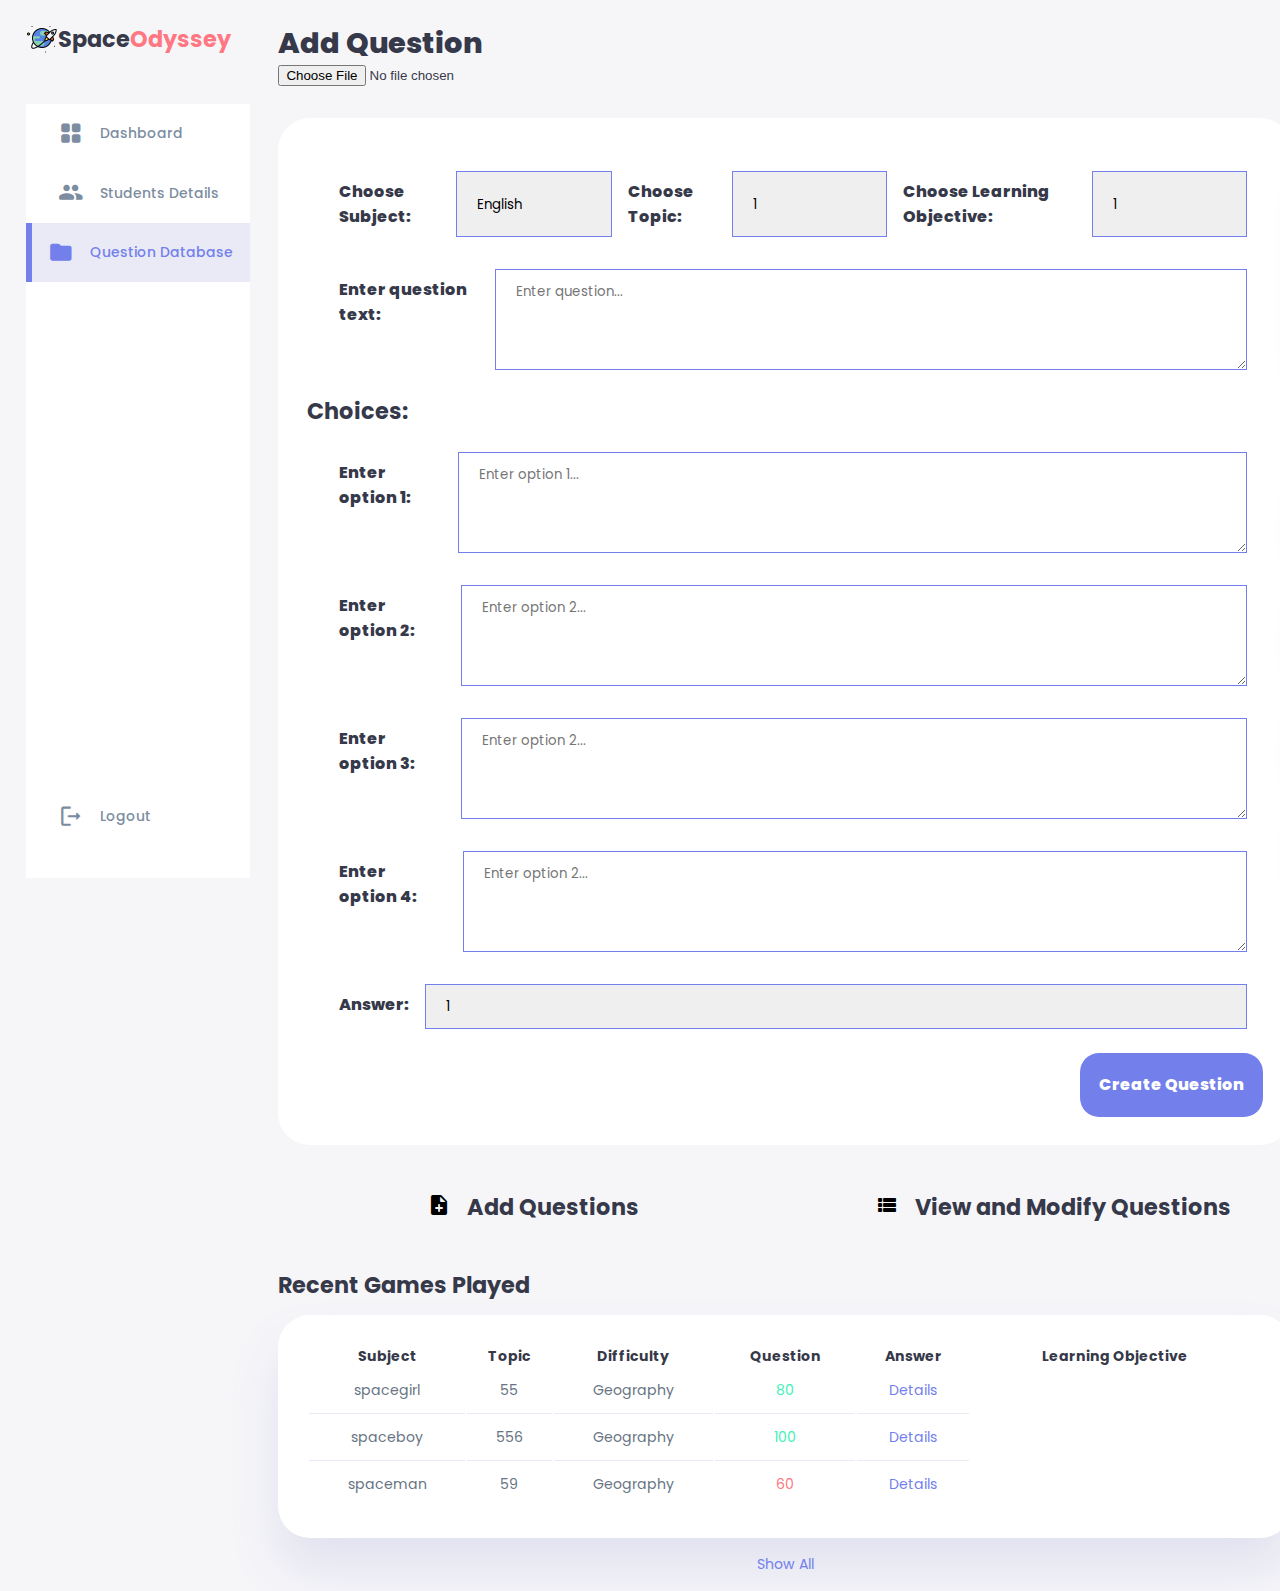
==== add_question.html @ 336eb962 "added create question html css" ====
<!DOCTYPE html>
<html lang="en">
<head>
    <meta charset="UTF-8">
    <meta http-equiv="X-UA-Compatible" content="IE=edge">
    <meta name="viewport" content="width=device-width, initial-scale=1.0">
    <title>Teacher Dashboard</title>

    <!--Material Icons-->
    <link href="https://fonts.googleapis.com/css2?family=Material+Icons+Round"
      rel="stylesheet">
    <!--Stylesheet-->
    <link rel="stylesheet" href="./style.css">
    <!--Read Excel Files-->

</head>
<body>
    <div class="container">

        <!---------------------- Sidebar -------------------->
        <aside>
            <div class="top">
                <div class="logo">
                    <img src="./images/logo.png" alt="">
                    <h2>Space<span class="danger">Odyssey</span></h2>
                </div>
                <div class="close" id="close-btn">
                    <span class="material-icons-round">close</span>
                </div>
            </div>

            <div class="sidebar">
                <a href="index.html">
                    <span class="material-icons-round">grid_view</span>
                    <h3>Dashboard</h3>
                </a>
                <a href="#">
                    <span class="material-icons-round">people</span>
                    <h3>Students Details</h3>
                </a>
                <a href="question.html"  class="active">
                    <span class="material-icons-round">folder</span>
                    <h3>Question Database</h3>
                </a>
                <a href="#">
                    <span class="material-icons-round">logout</span>
                    <h3>Logout</h3>
                </a>
            </div>
        </aside>
        <!---------------------- End of Sidebar -------------------->
        <main>
            <h1>Add Question</h1>

            <div class="upload-question">
                <input type="file" id="input">
            </div>

            <div class="question-inputs">
                <form>
                    <label for="subject">Choose Subject:</label>
                    <select id="subject" name="subject" style="width: 200px;">
                        <option value="English">English</option>
                        <option value="Maths">Maths</option>
                        <option value="Geography">Geography</option>
                    </select>

                    <label for="topic">Choose Topic:</label>
                    <select id="topic" name="topic" style="width: 200px;">
                        <option value=1>1</option>
                        <option value=2>2</option>
                        <option value=3>3</option>
                    </select>

                    <label for="learning">Choose Learning Objective:</label>
                    <select id="learning" name="learning" style="width: 200px;">
                        <option value=1>1</option>
                        <option value=2>2</option>
                        <option value=3>3</option>
                    </select>
                </form>
                <form >
                    <label for="question-text">Enter question text:</label>
                    <textarea rows="5" cols="60" name="question-text" placeholder="Enter question..."></textarea>
                </form>
                <h2>Choices:</h2>
                <form>
                    <label for="choice-1">Enter option 1:</label>
                    <textarea rows="5" cols="60" name="choice-1" placeholder="Enter option 1..."></textarea>
                </form>
                <form>
                    <label for="option-2">Enter option 2:</label>
                    <textarea rows="5" cols="60" name="choice-2" placeholder="Enter option 2..."></textarea>
                </form>
                <form>
                    <label for="option-3">Enter option 3:</label>
                    <textarea rows="5" cols="60" name="choice-3" placeholder="Enter option 2..."></textarea>
                </form>
                <form>
                    <label for="option-4">Enter option 4:</label>
                    <textarea rows="5" cols="60" name="choice-4" placeholder="Enter option 2..."></textarea>
                </form>
                    
                <form>
                    <label for="answer">Answer:</label>
                    <select id="answer" name="answer">
                        <option value=1>1</option>
                        <option value=2>2</option>
                        <option value=3>3</option>
                        <option value=4>4</option>
                    </select>
                </form>
                <div>
                    <input type="submit" value="Create Question" id="create-question">    
                </div>
                
            </div>

            <div class="question">
                <div class="select add-question">
                    <button>
                        <span class="material-icons-round">note_add</span>
                    </button>
                    <h2>Add Questions</h2>
                </div>
                <div class="select view-question">
                    <button>
                        <span class="material-icons-round">view_list</span>
                    </button>
                    <h2>View and Modify Questions</h2>
                </div>
            </div>
            <!---------------------- End of Question Button -------------------->

            <div class="recent-games">
                <h2>Recent Games Played</h2>
                <table>
                    <thead>
                        <tr>
                            <th>Subject</th>
                            <th>Topic</th>
                            <th>Difficulty</th>
                            <th>Question</th>
                            <th>Answer</th>
                            <th>Learning Objective</th>
                            <th></th>
                        </tr>
                    </thead>
                    <tbody>
                        <!-- <tr>
                            <td>spacegirl</td>
                            <td>0</td>
                            <td>English</td>
                            <td class="warning">100</td>
                            <td class="primary">Details</td>
                        </tr> -->
                        
                    </tbody>
                </table>
                <a href="#">Show All</a>
            </div>
        </main>
        <!-------------- End of Main ---------------->

        <div class="right">
            <div class="top">
                <button id="menu-btn">
                    <span class="material-icons-round">menu</span>
                </button>
                <div class="theme-toggle">
                    <span class="material-icons-round active">light_mode</span>
                    <span class="material-icons-round">dark_mode</span>
                </div>
                <div class="profile">
                    <div class="info">
                        <p>Hey, <b>Daniel</b></p>
                        <small class="text-muted">Teacher Admin</small>
                    </div>
                    <div class="profile-photo">
                        <img src="./images/profile-1.png" alt="">
                    </div>
                </div>
            </div>
            <!-------------- End of Top ---------------->

            <div class="recent-updates">
                <h2>Recent Updates</h2>
                <div class="updates">
                    <div class="update">
                        <div class="profile-photo">
                            <img src="./images/profile-1.png" alt="">
                        </div>
                        <div class="message">
                            <p><b>mike</b> played game</p>
                            <small class="text-muted">2 Minutes Ago</small>
                        </div>
                    </div>
                    <div class="update">
                        <div class="profile-photo">
                            <img src="./images/profile-1.png" alt="">
                        </div>
                        <div class="message">
                            <p><b>mike</b> played game</p>
                            <small class="text-muted">2 Minutes Ago</small>
                        </div>
                    </div>
                    <div class="update">
                        <div class="profile-photo">
                            <img src="./images/profile-1.png" alt="">
                        </div>
                        <div class="message">
                            <p><b>mike</b> played game</p>
                            <small class="text-muted">2 Minutes Ago</small>
                        </div>
                    </div>
                </div>
            </div>
            <!-------------- End of Recent Updates ---------------->

            <div class="game-analytics">
                <h2>Game Analytics</h2>
                <div class="item online">
                    <div class="icon">
                        <span class="material-icons-round">light_mode</span>
                    </div>
                    <div class="right">
                        <div class="info">
                            <h3>ONLINE ORDERS</h3>
                            <small class="text-mutedS">Last 24 Hours</small>
                        </div>
                        <h5 class="danger">-17%</h5>
                        <h3>1100</h3>
                    </div>
                </div>
                <div class="item offline">
                    <div class="icon">
                        <span class="material-icons-round">dark_mode</span>
                    </div>
                    <div class="right">
                        <div class="info">
                            <h3>OFFLINE ORDERS</h3>
                            <small class="text-mutedS">Last 24 Hours</small>
                        </div>
                        <h5 class="success">+17%</h5>
                        <h3>849</h3>
                    </div>
                </div>
                <div class="item customers">
                    <div class="icon">
                        <span class="material-icons-round">dark_mode</span>
                    </div>
                    <div class="right">
                        <div class="info">
                            <h3>NEW CUSTOMERS</h3>
                            <small class="text-mutedS">Last 24 Hours</small>
                        </div>
                        <h5 class="success">+17%</h5>
                        <h3>849</h3>
                    </div>
                </div>
                <div class="item add-product">
                    <div>
                        <span class="material-icons-round">add</span>
                        <h3>Add Product</h3>
                    </div>
                </div>
            </div>
        </div>


    </div>

    <script src="./orders.js"></script>
    <script src="./index.js"></script>
</body>
</html>
---- style.css ----
@import url('https://fonts.googleapis.com/css2?family=Poppins:wght@300;400;600;700;800&display=swap');

/*-------------- Root Variables -----------------*/
:root {
    --color-primary: #7380ec;
    --color-danger: #ff7782;
    --color-success: #41f1b6;
    --color-warning: #ffbb55;
    --color-white: #fff;
    --color-info-dark: #7d8da1;
    --color-info-light: #dce1eb;
    --color-dark: #363949;
    --color-light: rgba(132, 139, 200, 0.18);
    --color-primary-variant: #111e88;
    --color-dark-variant: #677483;
    --color-background: #f6f6f9;

    --card-border-radius: 2rem;
    --border-radius-1: 0.4rem;
    --border-radius-2: 0.8rem;
    --border-radius-3: 1.2rem;

    --card-padding: 1.8rem;
    --padding-1: 1.2rem;

    --box-shadow: 0 2rem 3rem var(--color-light);
}
/* ======================== Dark Theme Variables ========================== */
.dark-theme-variables{
    --color-background: #181a1e;
    --color-white: #202528;
    --color-dark: #edeffd;
    --color-dark-variant: #a3bdcc;
    --color-light: rgba(0, 0, 0, 0.4);
    --box-shadow: 0 2rem 3rem var(--color-light);
}

*{
    margin: 0;
    padding: 0;
    outline: 0;
    appearance: none;
    border: 0;
    text-decoration: none;
    list-style: none;
    box-sizing: border-box;
}

html{
    font-size: 14;
}

body{
    width: 100vw;
    height: 100vh;
    font-family: poppins, sans serif;
    font-size: 0.88rem;
    background: var(--color-background);
    user-select: none;
    overflow-x: hidden;
    color: var(--color-dark);
}

.container{
    display: grid;
    width: 96%;
    margin: 0 auto;
    /* background: red; */
    gap: 1.8rem;
    grid-template-columns: 14rem auto 23rem; /*the 3 columns*/
}

a{
    color: var(--color-dark);
}

img{
    display: block;
    width: 100%;
}

h1{
    font-weight: 800;
    font-size: 1.8rem;
}

h2{
    font-size: 1.4rem;
}

h3{
    font-size: 0.87rem;
}

h4{
    font-size: 0.8rem;
}

h5{
    font-size: 0.77rem;
}

small{
    font-size: 0.75rem;
}

.profile-photo{
    width: 2.8rem;
    height: 2.8rem;
    border-radius: 50%;
    overflow: hidden;
}

.text-muted{
    color: var(--color-info-dark);
}

p{
    color: var(--color-dark-variant);
}

b{
    color: var(--color-dark);
}

.primary{
    color: var(--color-primary);
}
.danger{
    color: var(--color-danger);
}
.success{
    color: var(--color-success);
}
.warning{
    color: var(--color-warning);
}

aside{
    height: 100vh;
}

aside .top{
    /* background: white; */
    display: flex;
    align-items: center;
    justify-content: space-between;
    margin-top: 1.4rem;
}

aside .logo{
    display: flex;
}

aside .logo img{
    width: 2rem;
    height: 2rem;
}

aside .close{
    display: none;
}

/* ======================== Sidebar ========================== */
aside .sidebar{
    background: var(--color-white);
    display: flex;
    flex-direction: column;
    height: 86vh;
    position: relative;
    top: 3rem;
}

aside h3{
    font-weight: 500;
}

aside .sidebar a {
    display: flex;
    color: var(--color-info-dark);
    margin-left: 2rem;
    gap: 1rem;
    align-items: center;
    position: relative;
    height: 3.7rem;
    transition: all 300ms ease;
}

aside .sidebar a span {
    font-size: 1.6rem;
    transition: all 300ms ease;
}

aside .sidebar a:last-child{    /*position logout button at the end*/
    position: absolute;
    bottom: 2rem;
    width: 100%;
}

aside .sidebar a.active{
    background: var(--color-light);
    color: var(--color-primary);
    margin-left: 0;
}

aside .sidebar a.active::before{
    content: '';
    width: 6px;
    height: 100%;
    background: var(--color-primary);
}

aside .sidebar a.active span{
    color: var(--color-primary);
    margin-left: calc(1rem -3px);
}

aside .sidebar a:hover {
    color: var(--color-primary);
}

aside .sidebar a:hover span {
    margin-left: 1rem;
}


/* ============================ Main ============================= */
main {
    margin-top: 1.4rem;
}

main .date {
    display: inline-block;
    background: var(--color-light);
    border-radius: var(--border-radius-1);
    margin-top: 1rem;
    padding: 0.5rem 1.6rem;
}

main .date input[type="date"] {
    background: transparent;
    color: var(--color-dark);
}

main .insights {
    display: grid;
    grid-template-columns: repeat(3,1fr);
    gap: 1.6rem;
}

main .insights > div {
    background: var(--color-white);
    padding: var(--card-padding);
    border-radius: var(--card-border-radius);
    margin-top: 1rem;
    box-shadow: var(--box-shadow);
    transition: all 300ms ease;
}

main .insights > div:hover{
    box-shadow: none;
}

main .insights > div span {
    background: coral;
    padding: 0.5rem;
    border-radius: 50%;
    color: var(--color-white);
    font-size: 2rem;
}

main .insights > div.expenses span{
    background: var(--color-danger);
}

main .insights > div.income span{
    background: var(--color-success);
}

main .insights > div .middle{
    display: flex;
    align-items: center;
    justify-content: space-between;
}

main .insights h3{
    margin: 1rem 0 0.6rem;
    font-size: 1rem;
}

main .insights .progress{
    position: relative;
    width: 92px;
    height: 92px;
    border-radius: 50%;
}

main .insights svg {
    
    width: 7rem;
    height: 7rem;
}

main .insights svg circle {
    fill: none;
    stroke: var(--color-primary);
    stroke-width: 14;
    stroke-linecap: round;
    transform: translate(5px, 5px);
    stroke-dasharray: 110;
    stroke-dashoffset: 92;
}

main .insights .sales svg circle {
    stroke-dashoffset: -30;
    stroke-dasharray: 200;
}

main .insights .expenses svg circle {
    stroke-dashoffset: 20;
    stroke-dasharray: 80;
}

main .insights .income svg circle {
    stroke-dashoffset: 35;
    stroke-dasharray: 110;
}

main .insights .progress .number {
    position: absolute;
    top: 0;
    left: 0;
    height: 100%;
    width: 100%;
    display: flex;
    justify-content: center;
    align-items: center;
}

main .insights small {
    display: block;
    margin-top: 1.6rem;
}

/* ======================== Recent Games Table ========================== */
main .recent-games {
    margin-top: 2rem;
}

main .recent-games h2{
    margin-bottom: 0.8rem;
}

main .recent-games table{
    background: var(--color-white);
    width: 100%;
    border-radius: var(--card-border-radius);
    padding: var(--card-padding);
    text-align: center;
    box-shadow: var(--box-shadow);
    transition: all 300ms ease;
}

main .recent-games table:hover{
    box-shadow: none;
}

main table tbody td{
    height: 2.8rem;
    border-bottom: 1px solid var(--color-light);
    color: var(--color-dark-variant);
}

main table tbody tr:last-child td {
    border: none;
}

main .recent-games a{
    text-align: center;
    display: block;
    margin: 1rem auto;
    color: var(--color-primary);
}

/* ======================== Right ========================== */
.right{
    margin-top: 1.4rem;
}

.right .top{
    display: flex;
    justify-content: end;
    gap: 2rem;
}

.right .top button {
    display: none;
}

.right .theme-toggle {
    background: var(--color-light);
    display: flex;
    justify-content: space-between;
    align-items: center;
    height: 1.6rem;
    width: 4.2rem;
    cursor: pointer;
    border-radius: var(--border-radius-1);
}

.right .theme-toggle span {
    font-size: 1.2rem;
    width: 50%;
    height: 100%;
    display: flex;
    align-items: center;
    justify-content: center;
}

.right .theme-toggle span.active {
    background: var(--color-primary);
    color: white;
    border-radius: var(--border-radius-1);
}

.right .top .profile {
    display: flex;
    gap: 2rem;
    text-align: right;
}

/* ======================== Recent Games ========================== */
.right .recent-updates {
    margin-top: 1rem;
}

.right .recent-updates h2 {
    margin-bottom: 0.8rem;
}

.right .recent-updates .updates {
    background: var(--color-white);
    padding: var(--card-padding);
    border-radius: var(--card-border-radius);
    box-shadow: var(--box-shadow);
    transition: all 300ms ease;
}

.right .recent-updates .updates:hover{
    box-shadow: none;
}

.right .recent-updates .updates .update{
    display: grid;
    grid-template-columns: 2.6rem auto;
    gap: 1rem;
    margin-bottom: 1rem;
}

/* ======================== Game Analytics ========================== */
.right .game-analytics {
    margin-top: 2rem;
}

.right .game-analytics h2 {
    margin-bottom: 0.8rem;
}

.right .game-analytics .item {
    background: var(--color-white);
    display: flex;
    align-items: center;
    gap: 1rem;
    margin-bottom: 0.7rem;
    padding: var(--card-padding);
    border-radius: var(--border-radius-3);
    box-shadow: var(--box-shadow);
    transition: all 300ms ease;
}

.right .game-analytics .item:hover{
    box-shadow: none;
}

.right .game-analytics .item .right {
    display: flex;
    justify-content: space-between;
    align-items: start;
    margin: 0;
    width: 100%;
}

.right .game-analytics .item .icon {
    padding: 0.6rem;
    color: var(--color-white);
    border-radius: 50%;
    background: var(--color-primary);
    display: flex;
}

.right .game-analytics .item.offline .icon {
    background: var(--color-danger);
}

.right .game-analytics .item.customers .icon {
    background: var(--color-success);
}

.right .game-analytics .item.customers .icon{
    background: var(--color-success);
}

.right .game-analytics .item.add-product {
    background-color: transparent;
    border: 2px dashed var(--color-primary);
    display: flex;
    align-items: center;
    justify-content: center;
}

.right .game-analytics .item.add-product div {
    display: flex;
    align-items: center;
    gap: 0.6rem;
}

.right .game-analytics .item.add-product div h3 {
    font-weight: 600;
}

/* ======================== Question Database ========================== */
main .question{
    margin-top: 2rem;
    display: grid;
    grid-template-columns: repeat(2, 1fr);
    gap: 1.6rem;

}

main .question > a{
    background: var(--color-white);
    padding: var(--card-padding);
    border-radius: var(--card-border-radius);
    margin-top: 1rem;
    box-shadow: var(--box-shadow);
    transition: all 300ms ease;
}

main .question > a:hover{
    box-shadow: none;
}

main .question button {
    background-color: transparent;
    padding: 1rem;
    cursor: pointer;
}

main .question .select, main a{
    align-items: center;
    justify-content: center;
    display: flex;
    cursor: pointer;
}

main .question > a span{
    background: var(--color-primary);
    padding: 0.5rem;
    border-radius: 50%;
    color: var(--color-white);
    font-size: 2rem;
}

main .question > a.view-question span{
    background: var(--color-primary-variant);
}

/* ======================== Question Input ========================== */
.question-inputs {
    background: var(--color-white);
    margin-top: 2rem;
    padding: var(--card-padding);
    border-radius: var(--card-border-radius);
    justify-content: center;
}

form label {
    font-weight: 800;
    font-size: 1rem;
    margin: 1rem;
}
::placeholder, form select {
    font-family: poppins;
}

form input, form select, textarea{
    display: inline-block;
    width: 100%;
    padding: 12px 20px;
    margin: 8px 0;
    border: 1px solid var(--color-primary);
}

form {
    margin: 1rem;
    display: flex;
}

.question-inputs #create-question{
    padding: var(--padding-1);
    border-radius: var(--border-radius-3);
    background: var(--color-primary);
    font-family: poppins;
    color: var(--color-white);
    font-weight: 800;
    font-size: 1rem;
    cursor: pointer;
}

.question-inputs div{
    justify-content: right;
    display: flex;
}







/* ======================== Media Queries ========================== */
@media screen and (max-width: 1200px) {
    .container{
        width: 94%;
        grid-template-columns: 7rem auto 23rem;
    }
    aside .logo h2 {
        display: none;
    }
    aside .sidebar h3{
        display: none;
    }
    aside .sidebar a {
        width: 5.6rem;
    }
    aside .sidebar a:last-child{
        position: relative;
        margin-top: 1.8rem;
    }
    main .insights{
        grid-template-columns: 1fr;
        gap: 0;
    }
    main .recent-games {
        width: 94%;
        position: absolute;
        left: 50%;
        transform: translateX(-50%);
        margin: 2rem 0 0 8.8rem;
    }
    main .recent-games table {
        width: 83vw;
    }
    main table thead tr th:last-child,
    main table body tr td:last-child{
        display: none;
    }
}

/* ======================== Media Queries 2 ========================== */
@media screen and (max-width: 768px) {
    .container{
        width: 100%;
        grid-template-columns: 1fr;
    }
    aside {
        position: fixed;
        left: -100%;
        background: var(--color-white);
        width: 18rem;
        z-index: 3;
        box-shadow: 1rem 3rem 4rem var(--color-light);
        height: 100vh;
        padding-right: var(--card-padding);
        display: none;
        animation: showMenu 400ms ease forwards;
    }
    @keyframes showMenu{
        to{
            left:0
        }
    }
    aside .logo{
        margin-left: 1rem;
    }
    aside .logo h2{
        display: inline;
    }
    aside .sidebar h3{
        display: inline;
    }
    aside .sidebar a{
        width: 100%;
        height: 3.4rem;
    }
    aside .sidebar a:last-child{
        position: absolute;
        bottom: 5rem;
    }
    aside .close{
        display: inline-block;
        cursor: pointer;
    }

    main{
        margin-top: 8rem;
        padding: 0 1rem;
    }
    main .recent-games{
        position: relative;
        margin: 3rem 0 0 0 ;
        width: 100%;
    }
    main .recent-games table{
        width: 100%;
        margin: 0;
    }

    .right {
        width: 94%;
        margin: 0 auto 4rem;
    }
    .right .top{
        position: fixed;
        top: 0;
        left: 0;
        align-items: center;
        padding: 0 0.8rem;
        height: 4.6rem;
        background: var(--color-white);
        width: 100%;
        margin: 0;
        z-index: 2;
        box-shadow: 0 1rem 1rem var(--color-white);
    }
    .right .top .theme-toggle{
        width: 4.4rem;
        position: absolute;
        left: 65%;
    }
    .right .profile .info{
        display: none;
    }
    .right .top button{
        display: inline-block;
        background: transparent;
        cursor: pointer;
        color: var(--color-dark);
        position: absolute;
        left: 1rem;
    }
    .right .top button span{
        font-size: 2rem;
    }
}
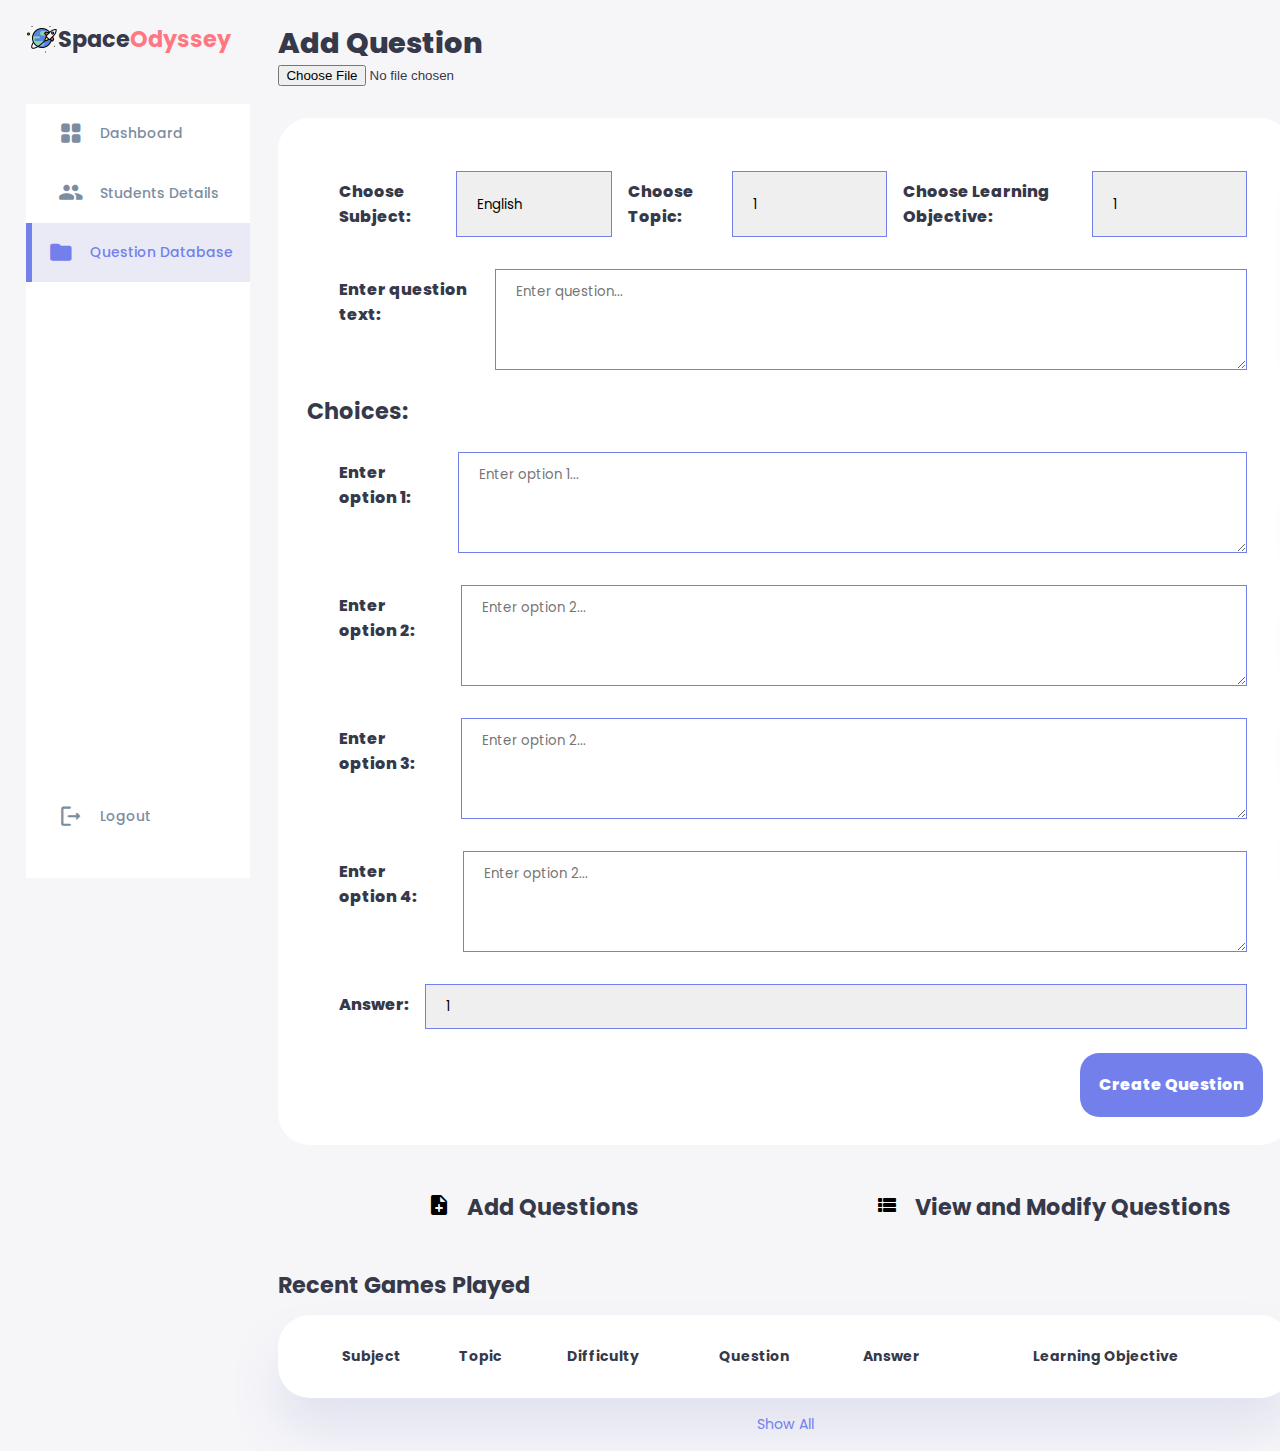
==== commit 67e2a4d5: "added requests" ====
--- a/add_question.html
+++ b/add_question.html
@@ -111,6 +111,7 @@
                     </select>
                 </form>
                 <div>
+                    <p class="validate">check inputs!!!!!!!!!!!!!!!!!!!!!!</p>
                     <input type="submit" value="Create Question" id="create-question">    
                 </div>
                 
@@ -270,7 +271,7 @@
 
     </div>
 
-    <script src="./orders.js"></script>
-    <script src="./index.js"></script>
+    <script src="./scripts/orders.js"></script>
+    <script type="module" src="./scripts/add_question.js"></script>
 </body>
 </html>--- a/style.css
+++ b/style.css
@@ -622,6 +622,14 @@
     display: flex;
 }
 
+.question-inputs .validate {
+    margin-right: auto;
+    padding-top: 1rem;
+    display: none;
+    color: var(--color-danger);
+    font-weight: 700;
+    font-size: 1rem;
+}
 
 
 
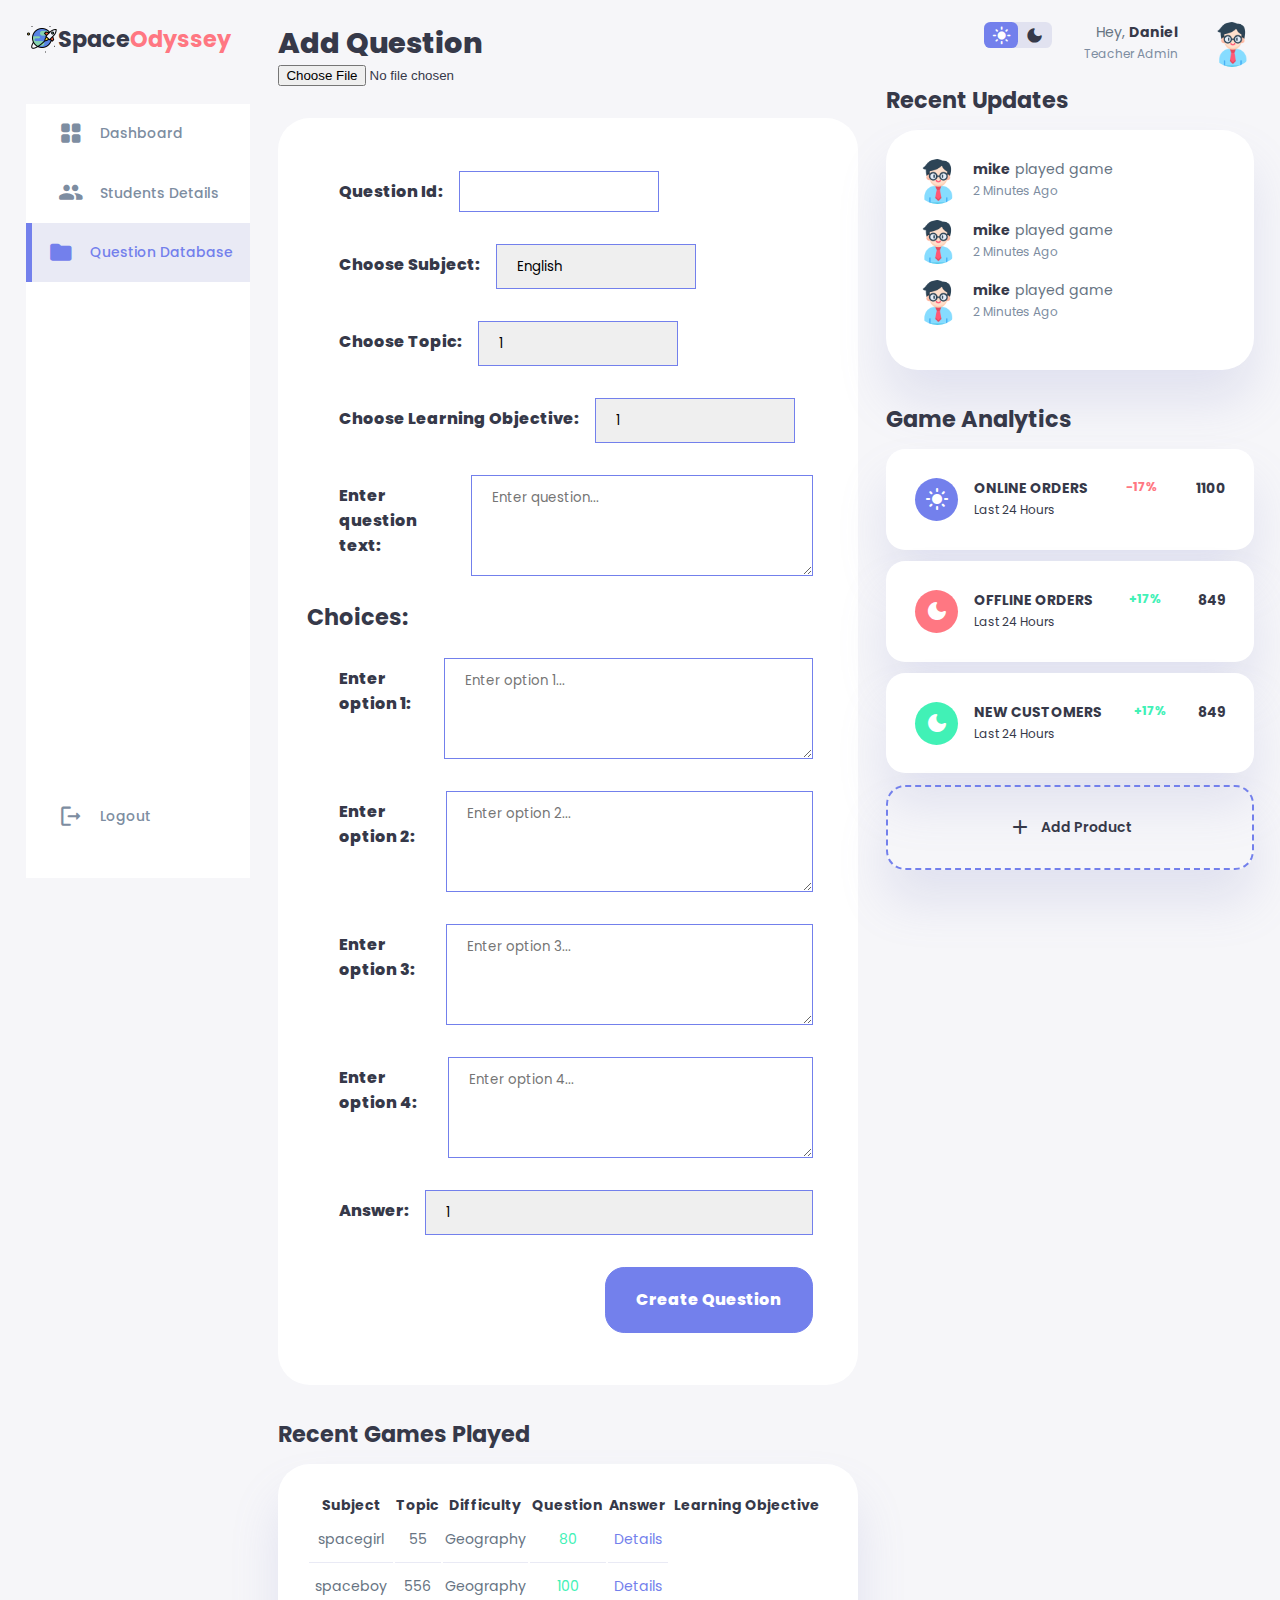
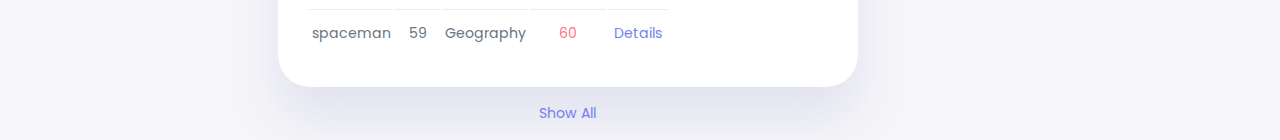
==== commit 1c0707a3: "added post question function" ====
--- a/add_question.html
+++ b/add_question.html
@@ -57,80 +57,76 @@
             </div>
 
             <div class="question-inputs">
-                <form>
-                    <label for="subject">Choose Subject:</label>
-                    <select id="subject" name="subject" style="width: 200px;">
-                        <option value="English">English</option>
-                        <option value="Maths">Maths</option>
-                        <option value="Geography">Geography</option>
-                    </select>
-
-                    <label for="topic">Choose Topic:</label>
-                    <select id="topic" name="topic" style="width: 200px;">
-                        <option value=1>1</option>
-                        <option value=2>2</option>
-                        <option value=3>3</option>
-                    </select>
-
-                    <label for="learning">Choose Learning Objective:</label>
-                    <select id="learning" name="learning" style="width: 200px;">
-                        <option value=1>1</option>
-                        <option value=2>2</option>
-                        <option value=3>3</option>
-                    </select>
+                <form id="form" action="/">
+                    <div>
+                        <label for="question-id">Question Id:</label>
+                        <input id="question-id" type="number" required step="1" pattern="\d+" min="0" style="width: 200px;">
+                    </div>
+                    <div>
+                        <label for="subject">Choose Subject:</label>
+                        <select id="subject" name="subject" style="width: 200px;">
+                            <option value="English">English</option>
+                            <option value="Maths">Maths</option>
+                            <option value="Geography">Geography</option>
+                        </select>
+                    </div>
+                    <div>
+                        <label for="topic">Choose Topic:</label>
+                        <select id="topic" name="topic" style="width: 200px;">
+                            <option value=1>1</option>
+                            <option value=2>2</option>
+                            <option value=3>3</option>
+                        </select>
+                    </div>
+                    <div>
+                        <label for="learning">Choose Learning Objective:</label>
+                        <select id="learning" name="learning" style="width: 200px;">
+                            <option value=1>1</option>
+                            <option value=2>2</option>
+                            <option value=3>3</option>
+                        </select>
+                    </div>
+                    <div >
+                        <label for="question-text">Enter question text:</label>
+                        <textarea rows="5" cols="60" id="question-text" required placeholder="Enter question..."></textarea>
+                    </div>
+                    <h2>Choices:</h2>
+                    <div>
+                        <label for="choice-1">Enter option 1:</label>
+                        <textarea rows="5" cols="60" id="choice-1" required placeholder="Enter option 1..."></textarea>
+                    </div>
+                    <div>
+                        <label for="option-2">Enter option 2:</label>
+                        <textarea rows="5" cols="60" id="choice-2" required placeholder="Enter option 2..."></textarea>
+                    </div>
+                    <div>
+                        <label for="option-3">Enter option 3:</label>
+                        <textarea rows="5" cols="60" id="choice-3" required placeholder="Enter option 3..."></textarea>
+                    </div>
+                    <div>
+                        <label for="option-4">Enter option 4:</label>
+                        <textarea rows="5" cols="60" id="choice-4" required placeholder="Enter option 4..."></textarea>
+                    </div>
+                        
+                    <div>
+                        <label for="answer">Answer:</label>
+                        <select id="answer" name="answer">
+                            <option value=1>1</option>
+                            <option value=2>2</option>
+                            <option value=3>3</option>
+                            <option value=4>4</option>
+                        </select>
+                    </div>
+                    <div class="submit-btn">
+                        
+                        <input type="submit" value="Create Question" id="create-question">    
+                    </div>
                 </form>
-                <form >
-                    <label for="question-text">Enter question text:</label>
-                    <textarea rows="5" cols="60" name="question-text" placeholder="Enter question..."></textarea>
-                </form>
-                <h2>Choices:</h2>
-                <form>
-                    <label for="choice-1">Enter option 1:</label>
-                    <textarea rows="5" cols="60" name="choice-1" placeholder="Enter option 1..."></textarea>
-                </form>
-                <form>
-                    <label for="option-2">Enter option 2:</label>
-                    <textarea rows="5" cols="60" name="choice-2" placeholder="Enter option 2..."></textarea>
-                </form>
-                <form>
-                    <label for="option-3">Enter option 3:</label>
-                    <textarea rows="5" cols="60" name="choice-3" placeholder="Enter option 2..."></textarea>
-                </form>
-                <form>
-                    <label for="option-4">Enter option 4:</label>
-                    <textarea rows="5" cols="60" name="choice-4" placeholder="Enter option 2..."></textarea>
-                </form>
-                    
-                <form>
-                    <label for="answer">Answer:</label>
-                    <select id="answer" name="answer">
-                        <option value=1>1</option>
-                        <option value=2>2</option>
-                        <option value=3>3</option>
-                        <option value=4>4</option>
-                    </select>
-                </form>
-                <div>
-                    <p class="validate">check inputs!!!!!!!!!!!!!!!!!!!!!!</p>
-                    <input type="submit" value="Create Question" id="create-question">    
-                </div>
+                <p class="validate">check inputs!!!!!!!!!!!!!!!!!!!!!!</p>
                 
             </div>
 
-            <div class="question">
-                <div class="select add-question">
-                    <button>
-                        <span class="material-icons-round">note_add</span>
-                    </button>
-                    <h2>Add Questions</h2>
-                </div>
-                <div class="select view-question">
-                    <button>
-                        <span class="material-icons-round">view_list</span>
-                    </button>
-                    <h2>View and Modify Questions</h2>
-                </div>
-            </div>
+            
             <!---------------------- End of Question Button -------------------->
 
             <div class="recent-games">
@@ -271,7 +267,9 @@
 
     </div>
 
-    <script src="./scripts/orders.js"></script>
-    <script type="module" src="./scripts/add_question.js"></script>
+    
 </body>
+<script src="./scripts/orders.js"></script>
+<script type="module" src="./scripts/index.js"></script>
+<script type="module" src="./scripts/add_question.js"></script>
 </html>--- a/style.css
+++ b/style.css
@@ -589,11 +589,11 @@
     font-size: 1rem;
     margin: 1rem;
 }
-::placeholder, form select {
+::placeholder, form div select {
     font-family: poppins;
 }
 
-form input, form select, textarea{
+form div input, form div select, textarea{
     display: inline-block;
     width: 100%;
     padding: 12px 20px;
@@ -601,12 +601,13 @@
     border: 1px solid var(--color-primary);
 }
 
-form {
+form div {
     margin: 1rem;
     display: flex;
 }
 
 .question-inputs #create-question{
+    width: 13rem;
     padding: var(--padding-1);
     border-radius: var(--border-radius-3);
     background: var(--color-primary);
@@ -617,14 +618,13 @@
     cursor: pointer;
 }
 
-.question-inputs div{
+.question-inputs .submit-btn{
     justify-content: right;
     display: flex;
 }
 
 .question-inputs .validate {
     margin-right: auto;
-    padding-top: 1rem;
     display: none;
     color: var(--color-danger);
     font-weight: 700;
@@ -730,6 +730,12 @@
         width: 100%;
     }
     main .recent-games table{
+        width: 100%;
+        margin: 0;
+    }
+    main .question-inputs form{
+        display: block;
+        position: relative;
         width: 100%;
         margin: 0;
     }
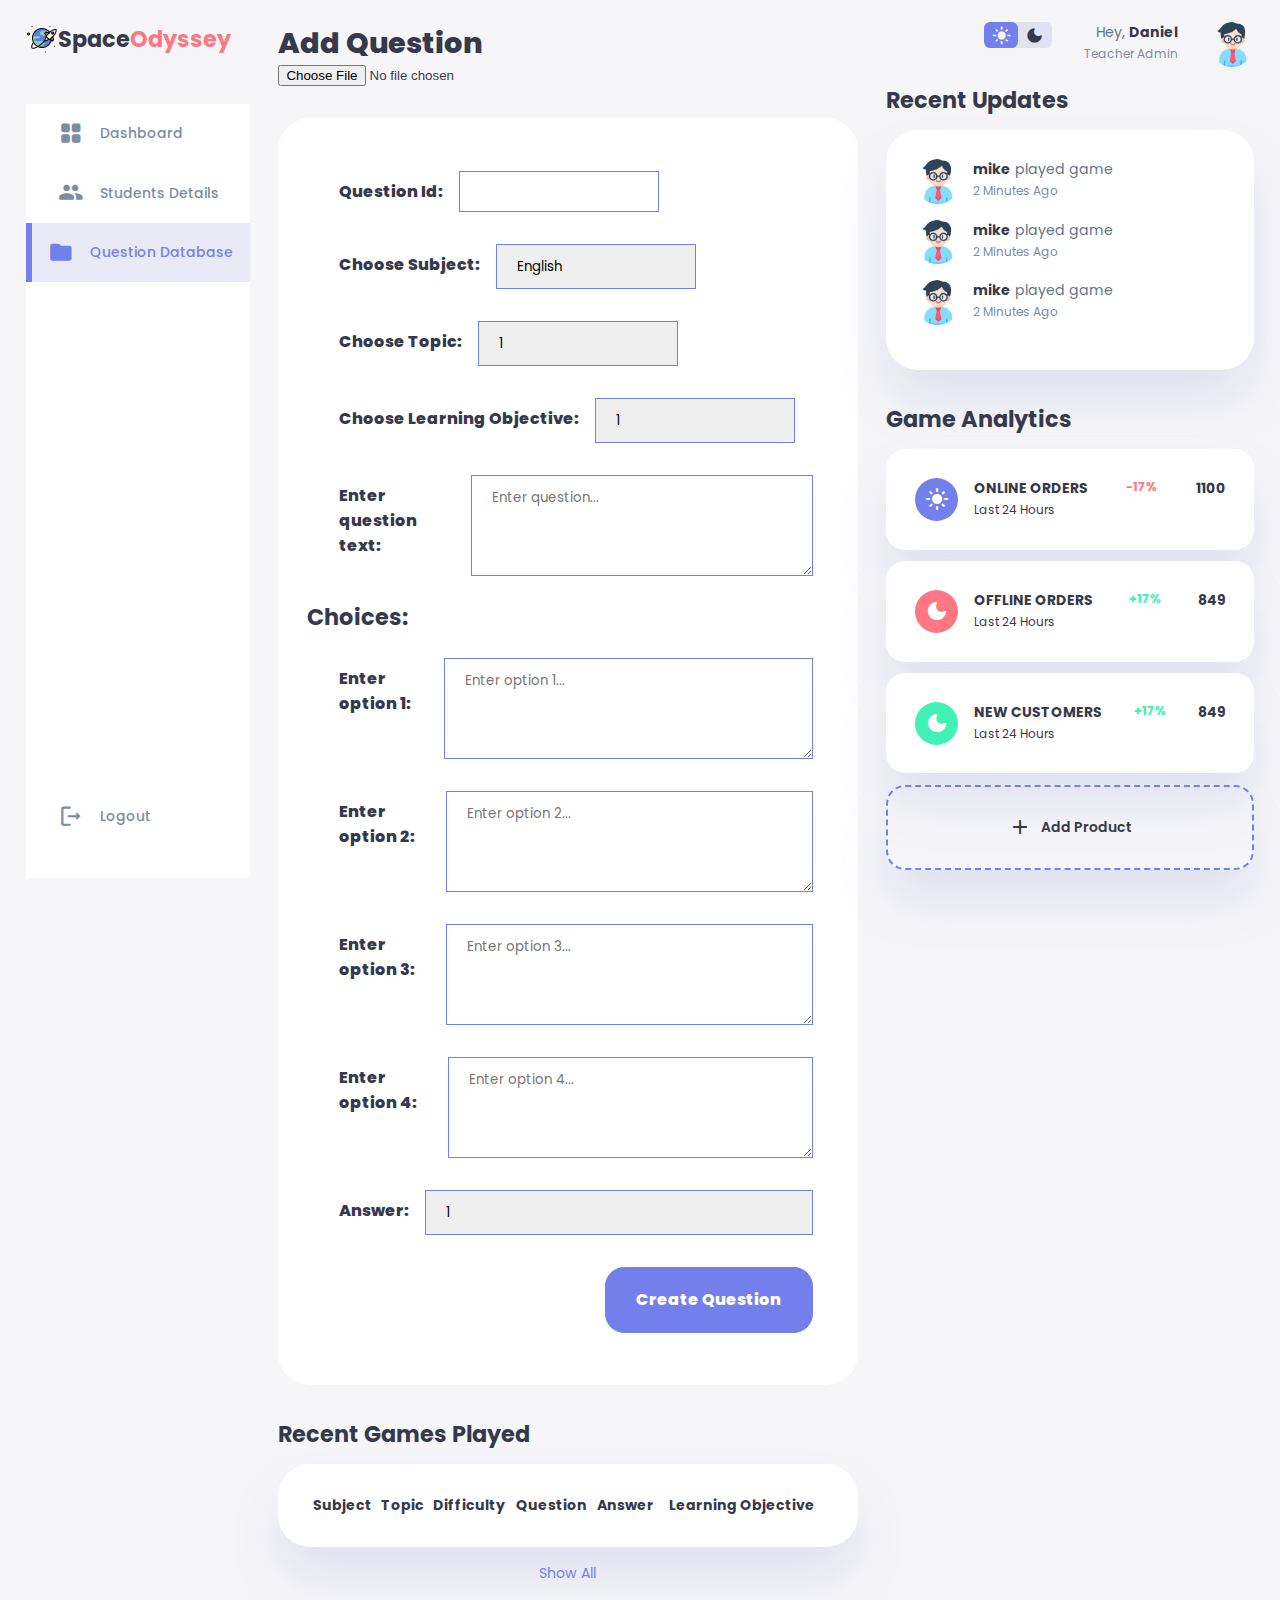
==== commit f4b5ea54: "update dashboard" ====
--- a/add_question.html
+++ b/add_question.html
@@ -10,7 +10,7 @@
     <link href="https://fonts.googleapis.com/css2?family=Material+Icons+Round"
       rel="stylesheet">
     <!--Stylesheet-->
-    <link rel="stylesheet" href="./style.css">
+    <link rel="stylesheet" href="/css/style2.css">
     <!--Read Excel Files-->
 
 </head>
--- a/css/style2.css
+++ b/css/style2.css
@@ -0,0 +1,779 @@
+@import url('https://fonts.googleapis.com/css2?family=Poppins:wght@300;400;600;700;800&display=swap');
+
+/*-------------- Root Variables -----------------*/
+:root {
+    --color-primary: #7380ec;
+    --color-danger: #ff7782;
+    --color-success: #41f1b6;
+    --color-warning: #ffbb55;
+    --color-white: #fff;
+    --color-info-dark: #7d8da1;
+    --color-info-light: #dce1eb;
+    --color-dark: #363949;
+    --color-light: rgba(132, 139, 200, 0.18);
+    --color-primary-variant: #111e88;
+    --color-dark-variant: #677483;
+    --color-background: #f6f6f9;
+
+    --card-border-radius: 2rem;
+    --border-radius-1: 0.4rem;
+    --border-radius-2: 0.8rem;
+    --border-radius-3: 1.2rem;
+
+    --card-padding: 1.8rem;
+    --padding-1: 1.2rem;
+
+    --box-shadow: 0 2rem 3rem var(--color-light);
+}
+/* ======================== Dark Theme Variables ========================== */
+.dark-theme-variables{
+    --color-background: #181a1e;
+    --color-white: #202528;
+    --color-dark: #edeffd;
+    --color-dark-variant: #a3bdcc;
+    --color-light: rgba(0, 0, 0, 0.4);
+    --box-shadow: 0 2rem 3rem var(--color-light);
+}
+
+*{
+    margin: 0;
+    padding: 0;
+    outline: 0;
+    appearance: none;
+    border: 0;
+    text-decoration: none;
+    list-style: none;
+    box-sizing: border-box;
+}
+
+html{
+    font-size: 14;
+}
+
+body{
+    width: 100vw;
+    height: 100vh;
+    font-family: poppins, sans serif;
+    font-size: 0.88rem;
+    background: var(--color-background);
+    user-select: none;
+    overflow-x: hidden;
+    color: var(--color-dark);
+}
+
+.container{
+    display: grid;
+    width: 96%;
+    margin: 0 auto;
+    /* background: red; */
+    gap: 1.8rem;
+    grid-template-columns: 14rem auto 23rem; /*the 3 columns*/
+}
+
+a{
+    color: var(--color-dark);
+}
+
+img{
+    display: block;
+    width: 100%;
+}
+
+h1{
+    font-weight: 800;
+    font-size: 1.8rem;
+}
+
+h2{
+    font-size: 1.4rem;
+}
+
+h3{
+    font-size: 0.87rem;
+}
+
+h4{
+    font-size: 0.8rem;
+}
+
+h5{
+    font-size: 0.77rem;
+}
+
+small{
+    font-size: 0.75rem;
+}
+
+.profile-photo{
+    width: 2.8rem;
+    height: 2.8rem;
+    border-radius: 50%;
+    overflow: hidden;
+}
+
+.text-muted{
+    color: var(--color-info-dark);
+}
+
+p{
+    color: var(--color-dark-variant);
+}
+
+b{
+    color: var(--color-dark);
+}
+
+.primary{
+    color: var(--color-primary);
+}
+.danger{
+    color: var(--color-danger);
+}
+.success{
+    color: var(--color-success);
+}
+.warning{
+    color: var(--color-warning);
+}
+
+aside{
+    height: 100vh;
+}
+
+aside .top{
+    /* background: white; */
+    display: flex;
+    align-items: center;
+    justify-content: space-between;
+    margin-top: 1.4rem;
+}
+
+aside .logo{
+    display: flex;
+}
+
+aside .logo img{
+    width: 2rem;
+    height: 2rem;
+}
+
+aside .close{
+    display: none;
+}
+
+/* ======================== Sidebar ========================== */
+aside .sidebar{
+    background: var(--color-white);
+    display: flex;
+    flex-direction: column;
+    height: 86vh;
+    position: relative;
+    top: 3rem;
+}
+
+aside h3{
+    font-weight: 500;
+}
+
+aside .sidebar a {
+    display: flex;
+    color: var(--color-info-dark);
+    margin-left: 2rem;
+    gap: 1rem;
+    align-items: center;
+    position: relative;
+    height: 3.7rem;
+    transition: all 300ms ease;
+}
+
+aside .sidebar a span {
+    font-size: 1.6rem;
+    transition: all 300ms ease;
+}
+
+aside .sidebar a:last-child{    /*position logout button at the end*/
+    position: absolute;
+    bottom: 2rem;
+    width: 100%;
+}
+
+aside .sidebar a.active{
+    background: var(--color-light);
+    color: var(--color-primary);
+    margin-left: 0;
+}
+
+aside .sidebar a.active::before{
+    content: '';
+    width: 6px;
+    height: 100%;
+    background: var(--color-primary);
+}
+
+aside .sidebar a.active span{
+    color: var(--color-primary);
+    margin-left: calc(1rem -3px);
+}
+
+aside .sidebar a:hover {
+    color: var(--color-primary);
+}
+
+aside .sidebar a:hover span {
+    margin-left: 1rem;
+}
+
+
+/* ============================ Main ============================= */
+main {
+    margin-top: 1.4rem;
+}
+
+main .date {
+    display: inline-block;
+    background: var(--color-light);
+    border-radius: var(--border-radius-1);
+    margin-top: 1rem;
+    padding: 0.5rem 1.6rem;
+}
+
+main .date input[type="date"] {
+    background: transparent;
+    color: var(--color-dark);
+}
+
+main .insights {
+    display: grid;
+    grid-template-columns: repeat(3,1fr);
+    gap: 1.6rem;
+}
+
+main .insights > div {
+    background: var(--color-white);
+    padding: var(--card-padding);
+    border-radius: var(--card-border-radius);
+    margin-top: 1rem;
+    box-shadow: var(--box-shadow);
+    transition: all 300ms ease;
+}
+
+main .insights > div:hover{
+    box-shadow: none;
+}
+
+main .insights > div span {
+    background: coral;
+    padding: 0.5rem;
+    border-radius: 50%;
+    color: var(--color-white);
+    font-size: 2rem;
+}
+
+main .insights > div.expenses span{
+    background: var(--color-danger);
+}
+
+main .insights > div.income span{
+    background: var(--color-success);
+}
+
+main .insights > div .middle{
+    display: flex;
+    align-items: center;
+    justify-content: space-between;
+}
+
+main .insights h3{
+    margin: 1rem 0 0.6rem;
+    font-size: 1rem;
+}
+
+main .insights .progress{
+    position: relative;
+    width: 92px;
+    height: 92px;
+    border-radius: 50%;
+}
+
+main .insights svg {
+    
+    width: 7rem;
+    height: 7rem;
+}
+
+main .insights svg circle {
+    fill: none;
+    stroke: var(--color-primary);
+    stroke-width: 14;
+    stroke-linecap: round;
+    transform: translate(5px, 5px);
+    stroke-dasharray: 110;
+    stroke-dashoffset: 92;
+}
+
+main .insights .sales svg circle {
+    stroke-dashoffset: -30;
+    stroke-dasharray: 200;
+}
+
+main .insights .expenses svg circle {
+    stroke-dashoffset: 20;
+    stroke-dasharray: 80;
+}
+
+main .insights .income svg circle {
+    stroke-dashoffset: 35;
+    stroke-dasharray: 110;
+}
+
+main .insights .progress .number {
+    position: absolute;
+    top: 0;
+    left: 0;
+    height: 100%;
+    width: 100%;
+    display: flex;
+    justify-content: center;
+    align-items: center;
+}
+
+main .insights small {
+    display: block;
+    margin-top: 1.6rem;
+}
+
+/* ======================== Recent Games Table ========================== */
+main .recent-games {
+    margin-top: 2rem;
+}
+
+main .recent-games h2{
+    margin-bottom: 0.8rem;
+}
+
+main .recent-games table{
+    background: var(--color-white);
+    width: 100%;
+    border-radius: var(--card-border-radius);
+    padding: var(--card-padding);
+    text-align: center;
+    box-shadow: var(--box-shadow);
+    transition: all 300ms ease;
+}
+
+main .recent-games table:hover{
+    box-shadow: none;
+}
+
+main table tbody td{
+    height: 2.8rem;
+    border-bottom: 1px solid var(--color-light);
+    color: var(--color-dark-variant);
+}
+
+main table tbody tr:last-child td {
+    border: none;
+}
+
+main .recent-games a{
+    text-align: center;
+    display: block;
+    margin: 1rem auto;
+    color: var(--color-primary);
+}
+
+/* ======================== Right ========================== */
+.right{
+    margin-top: 1.4rem;
+}
+
+.right .top{
+    display: flex;
+    justify-content: end;
+    gap: 2rem;
+}
+
+.right .top button {
+    display: none;
+}
+
+.right .theme-toggle {
+    background: var(--color-light);
+    display: flex;
+    justify-content: space-between;
+    align-items: center;
+    height: 1.6rem;
+    width: 4.2rem;
+    cursor: pointer;
+    border-radius: var(--border-radius-1);
+}
+
+.right .theme-toggle span {
+    font-size: 1.2rem;
+    width: 50%;
+    height: 100%;
+    display: flex;
+    align-items: center;
+    justify-content: center;
+}
+
+.right .theme-toggle span.active {
+    background: var(--color-primary);
+    color: white;
+    border-radius: var(--border-radius-1);
+}
+
+.right .top .profile {
+    display: flex;
+    gap: 2rem;
+    text-align: right;
+}
+
+/* ======================== Recent Games ========================== */
+.right .recent-updates {
+    margin-top: 1rem;
+}
+
+.right .recent-updates h2 {
+    margin-bottom: 0.8rem;
+}
+
+.right .recent-updates .updates {
+    background: var(--color-white);
+    padding: var(--card-padding);
+    border-radius: var(--card-border-radius);
+    box-shadow: var(--box-shadow);
+    transition: all 300ms ease;
+}
+
+.right .recent-updates .updates:hover{
+    box-shadow: none;
+}
+
+.right .recent-updates .updates .update{
+    display: grid;
+    grid-template-columns: 2.6rem auto;
+    gap: 1rem;
+    margin-bottom: 1rem;
+}
+
+/* ======================== Game Analytics ========================== */
+.right .game-analytics {
+    margin-top: 2rem;
+}
+
+.right .game-analytics h2 {
+    margin-bottom: 0.8rem;
+}
+
+.right .game-analytics .item {
+    background: var(--color-white);
+    display: flex;
+    align-items: center;
+    gap: 1rem;
+    margin-bottom: 0.7rem;
+    padding: var(--card-padding);
+    border-radius: var(--border-radius-3);
+    box-shadow: var(--box-shadow);
+    transition: all 300ms ease;
+}
+
+.right .game-analytics .item:hover{
+    box-shadow: none;
+}
+
+.right .game-analytics .item .right {
+    display: flex;
+    justify-content: space-between;
+    align-items: start;
+    margin: 0;
+    width: 100%;
+}
+
+.right .game-analytics .item .icon {
+    padding: 0.6rem;
+    color: var(--color-white);
+    border-radius: 50%;
+    background: var(--color-primary);
+    display: flex;
+}
+
+.right .game-analytics .item.offline .icon {
+    background: var(--color-danger);
+}
+
+.right .game-analytics .item.customers .icon {
+    background: var(--color-success);
+}
+
+.right .game-analytics .item.customers .icon{
+    background: var(--color-success);
+}
+
+.right .game-analytics .item.add-product {
+    background-color: transparent;
+    border: 2px dashed var(--color-primary);
+    display: flex;
+    align-items: center;
+    justify-content: center;
+}
+
+.right .game-analytics .item.add-product div {
+    display: flex;
+    align-items: center;
+    gap: 0.6rem;
+}
+
+.right .game-analytics .item.add-product div h3 {
+    font-weight: 600;
+}
+
+/* ======================== Question Database ========================== */
+main .question{
+    margin-top: 2rem;
+    display: grid;
+    grid-template-columns: repeat(2, 1fr);
+    gap: 1.6rem;
+
+}
+
+main .question > a{
+    background: var(--color-white);
+    padding: var(--card-padding);
+    border-radius: var(--card-border-radius);
+    margin-top: 1rem;
+    box-shadow: var(--box-shadow);
+    transition: all 300ms ease;
+}
+
+main .question > a:hover{
+    box-shadow: none;
+}
+
+main .question button {
+    background-color: transparent;
+    padding: 1rem;
+    cursor: pointer;
+}
+
+main .question .select, main a{
+    align-items: center;
+    justify-content: center;
+    display: flex;
+    cursor: pointer;
+}
+
+main .question > a span{
+    background: var(--color-primary);
+    padding: 0.5rem;
+    border-radius: 50%;
+    color: var(--color-white);
+    font-size: 2rem;
+}
+
+main .question > a.view-question span{
+    background: var(--color-primary-variant);
+}
+
+/* ======================== Question Input ========================== */
+.question-inputs {
+    background: var(--color-white);
+    margin-top: 2rem;
+    padding: var(--card-padding);
+    border-radius: var(--card-border-radius);
+    justify-content: center;
+}
+
+form label {
+    font-weight: 800;
+    font-size: 1rem;
+    margin: 1rem;
+}
+::placeholder, form div select {
+    font-family: poppins;
+}
+
+form div input, form div select, textarea{
+    display: inline-block;
+    width: 100%;
+    padding: 12px 20px;
+    margin: 8px 0;
+    border: 1px solid var(--color-primary);
+}
+
+form div {
+    margin: 1rem;
+    display: flex;
+}
+
+.question-inputs #create-question{
+    width: 13rem;
+    padding: var(--padding-1);
+    border-radius: var(--border-radius-3);
+    background: var(--color-primary);
+    font-family: poppins;
+    color: var(--color-white);
+    font-weight: 800;
+    font-size: 1rem;
+    cursor: pointer;
+}
+
+.question-inputs .submit-btn{
+    justify-content: right;
+    display: flex;
+}
+
+.question-inputs .validate {
+    margin-right: auto;
+    display: none;
+    color: var(--color-danger);
+    font-weight: 700;
+    font-size: 1rem;
+}
+
+
+
+
+
+
+/* ======================== Media Queries ========================== */
+@media screen and (max-width: 1200px) {
+    .container{
+        width: 94%;
+        grid-template-columns: 7rem auto 23rem;
+    }
+    aside .logo h2 {
+        display: none;
+    }
+    aside .sidebar h3{
+        display: none;
+    }
+    aside .sidebar a {
+        width: 5.6rem;
+    }
+    aside .sidebar a:last-child{
+        position: relative;
+        margin-top: 1.8rem;
+    }
+    main .insights{
+        grid-template-columns: 1fr;
+        gap: 0;
+    }
+    main .recent-games {
+        width: 94%;
+        position: absolute;
+        left: 50%;
+        transform: translateX(-50%);
+        margin: 2rem 0 0 8.8rem;
+    }
+    main .recent-games table {
+        width: 83vw;
+    }
+    main table thead tr th:last-child,
+    main table body tr td:last-child{
+        display: none;
+    }
+}
+
+/* ======================== Media Queries 2 ========================== */
+@media screen and (max-width: 768px) {
+    .container{
+        width: 100%;
+        grid-template-columns: 1fr;
+    }
+    aside {
+        position: fixed;
+        left: -100%;
+        background: var(--color-white);
+        width: 18rem;
+        z-index: 3;
+        box-shadow: 1rem 3rem 4rem var(--color-light);
+        height: 100vh;
+        padding-right: var(--card-padding);
+        display: none;
+        animation: showMenu 400ms ease forwards;
+    }
+    @keyframes showMenu{
+        to{
+            left:0
+        }
+    }
+    aside .logo{
+        margin-left: 1rem;
+    }
+    aside .logo h2{
+        display: inline;
+    }
+    aside .sidebar h3{
+        display: inline;
+    }
+    aside .sidebar a{
+        width: 100%;
+        height: 3.4rem;
+    }
+    aside .sidebar a:last-child{
+        position: absolute;
+        bottom: 5rem;
+    }
+    aside .close{
+        display: inline-block;
+        cursor: pointer;
+    }
+
+    main{
+        margin-top: 8rem;
+        padding: 0 1rem;
+    }
+    main .recent-games{
+        position: relative;
+        margin: 3rem 0 0 0 ;
+        width: 100%;
+    }
+    main .recent-games table{
+        width: 100%;
+        margin: 0;
+    }
+    main .question-inputs form{
+        display: block;
+        position: relative;
+        width: 100%;
+        margin: 0;
+    }
+
+    .right {
+        width: 94%;
+        margin: 0 auto 4rem;
+    }
+    .right .top{
+        position: fixed;
+        top: 0;
+        left: 0;
+        align-items: center;
+        padding: 0 0.8rem;
+        height: 4.6rem;
+        background: var(--color-white);
+        width: 100%;
+        margin: 0;
+        z-index: 2;
+        box-shadow: 0 1rem 1rem var(--color-white);
+    }
+    .right .top .theme-toggle{
+        width: 4.4rem;
+        position: absolute;
+        left: 65%;
+    }
+    .right .profile .info{
+        display: none;
+    }
+    .right .top button{
+        display: inline-block;
+        background: transparent;
+        cursor: pointer;
+        color: var(--color-dark);
+        position: absolute;
+        left: 1rem;
+    }
+    .right .top button span{
+        font-size: 2rem;
+    }
+}